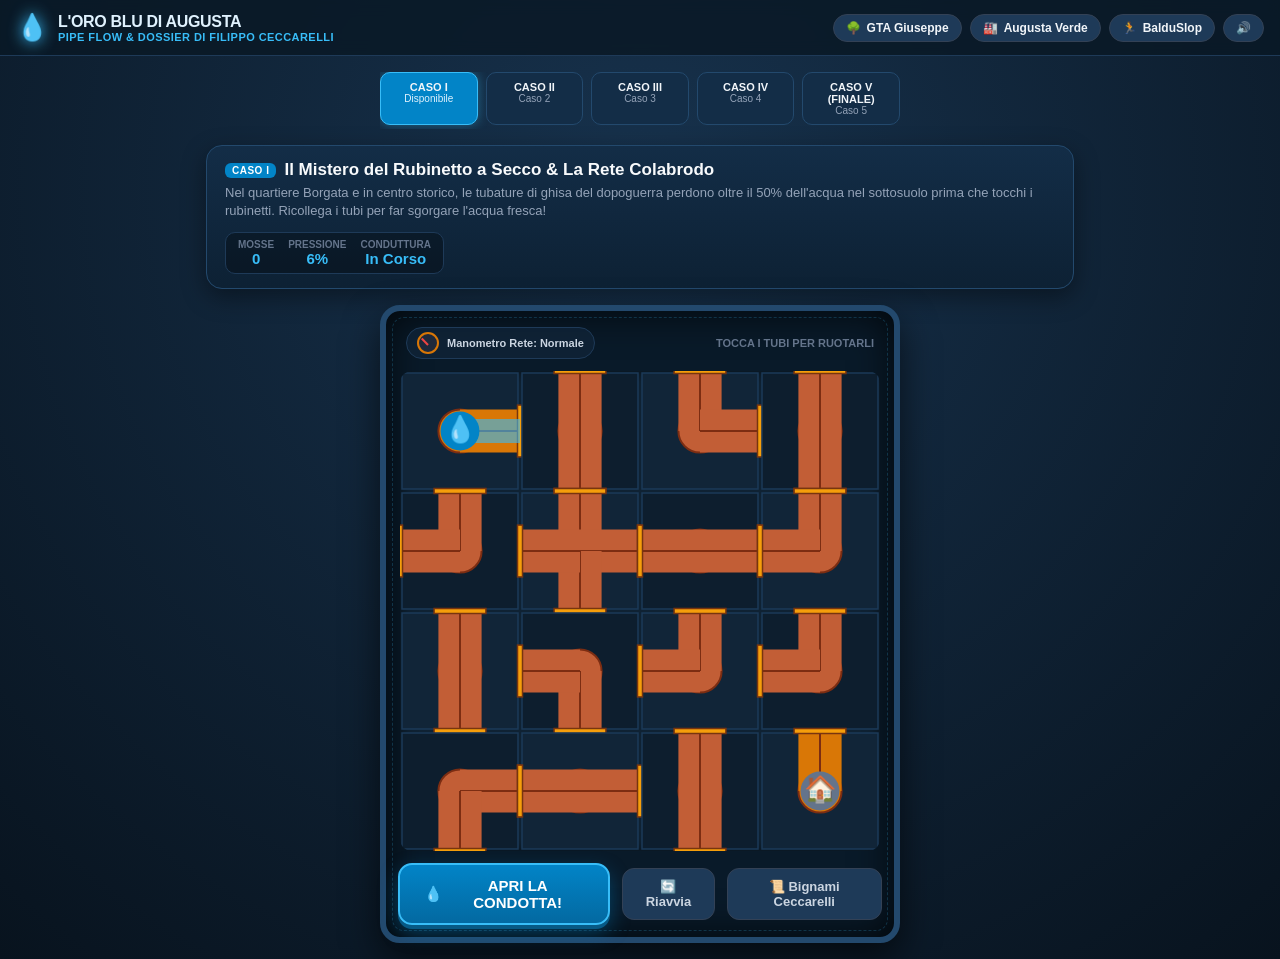
==== acqua/index.html @ d178c7d8 "Add L'Oro Blu di Augusta: Pipe Flow game & Filippo Ceccarelli investigative dossiers" ====
<!DOCTYPE html>
<html lang="it">
<head>
  <meta charset="utf-8">
  <meta name="viewport" content="width=device-width, initial-scale=1, maximum-scale=5, viewport-fit=cover">
  <meta name="theme-color" content="#0369a1">
  <meta name="description" content="L'Oro Blu di Augusta: Le Cronache dell'Acqua Perduta. Puzzle idraulico in stile Pipe Flow con i dossier satirici di Filippo Ceccarelli (Propaganda Live) sulle tubature colabrodo, fognature, acqua rubata e la rinascita civica di Augusta.">
  <title>L'Oro Blu di Augusta — Cronache dell'Acqua Perduta</title>

  <!-- Open Graph / Link Previews -->
  <meta property="og:type" content="website">
  <meta property="og:title" content="L'Oro Blu di Augusta — Cronache dell'Acqua Perduta">
  <meta property="og:description" content="Collega i tubi, salva l'acqua potabile dalle perdite e dalla petrolchimica e scopri i dossier satirici di Filippo Ceccarelli!">
  <meta property="og:image" content="../gta/og-preview.png">
  <meta name="twitter:card" content="summary_large_image">

  <link rel="icon" href="../gta/icon-32.png" sizes="32x32" type="image/png">
  <link rel="apple-touch-icon" href="../gta/icon-180.png">

  <style>
    :root {
      --bg-dark: #0a1926;
      --bg-panel: #112538;
      --border-panel: #1e3a58;
      --water-blue: #38bdf8;
      --water-deep: #0284c7;
      --clay-pipe: #c25e36;
      --clay-brass: #d97706;
      --toxic-sludge: #4a044e;
      --clean-green: #22c55e;
      --text-main: #f0fdf4;
      --text-muted: #94a3b8;
      --gold-moral: #fef08a;
    }

    * {
      box-sizing: border-box;
      margin: 0;
      padding: 0;
      user-select: none;
      -webkit-user-select: none;
    }

    body {
      background: radial-gradient(circle at 50% 20%, #17324d 0%, #08131e 100%);
      color: var(--text-main);
      font-family: -apple-system, BlinkMacSystemFont, "Segoe UI", Roboto, Helvetica, Arial, sans-serif;
      min-height: 100vh;
      display: flex;
      flex-direction: column;
      overflow-x: hidden;
    }

    /* Top Switcher Navigation */
    .top-bar {
      display: flex;
      align-items: center;
      justify-content: space-between;
      padding: 12px 16px;
      background: rgba(10, 25, 38, 0.85);
      backdrop-filter: blur(8px);
      border-bottom: 1px solid var(--border-panel);
      position: sticky;
      top: 0;
      z-index: 50;
    }

    .brand-group {
      display: flex;
      align-items: center;
      gap: 10px;
    }

    .water-drop-icon {
      font-size: 26px;
      filter: drop-shadow(0 0 8px #38bdf8);
      animation: floatDrop 3s ease-in-out infinite;
    }

    @keyframes floatDrop {
      0%, 100% { transform: translateY(0); }
      50% { transform: translateY(-4px); }
    }

    .game-title-text {
      font-size: 16px;
      font-weight: 800;
      letter-spacing: -0.02em;
      color: #e0f2fe;
    }

    .game-subtitle-text {
      font-size: 11px;
      color: var(--water-blue);
      font-weight: 600;
      letter-spacing: 0.04em;
      text-transform: uppercase;
    }

    .nav-links {
      display: flex;
      align-items: center;
      gap: 8px;
    }

    .btn-nav {
      display: inline-flex;
      align-items: center;
      gap: 6px;
      padding: 6px 12px;
      background: #1e3a58;
      color: #f1f5f9;
      text-decoration: none;
      border-radius: 999px;
      font-size: 12px;
      font-weight: 700;
      border: 1px solid #334155;
      transition: all 0.2s;
    }

    .btn-nav:hover {
      background: #0284c7;
      border-color: #38bdf8;
      transform: translateY(-1px);
    }

    /* Main Container */
    .main-container {
      flex: 1;
      max-width: 900px;
      width: 100%;
      margin: 0 auto;
      padding: 16px;
      display: flex;
      flex-direction: column;
      align-items: center;
      gap: 16px;
    }

    /* Case Information Header Card */
    .case-card {
      width: 100%;
      background: linear-gradient(180deg, #132d47 0%, #0d2134 100%);
      border: 1px solid #23496d;
      border-radius: 16px;
      padding: 14px 18px;
      box-shadow: 0 8px 24px rgba(0, 0, 0, 0.4);
      display: flex;
      flex-wrap: wrap;
      justify-content: space-between;
      align-items: center;
      gap: 12px;
    }

    .case-title-area h2 {
      font-size: 17px;
      font-weight: 800;
      color: #f8fafc;
      display: flex;
      align-items: center;
      gap: 8px;
    }

    .case-tag {
      font-size: 10px;
      font-weight: 800;
      background: #0284c7;
      color: #fff;
      padding: 2px 7px;
      border-radius: 6px;
      letter-spacing: 0.05em;
    }

    .case-desc {
      font-size: 13px;
      color: #94a3b8;
      margin-top: 4px;
      line-height: 1.4;
    }

    .case-stats {
      display: flex;
      gap: 14px;
      background: rgba(0,0,0,0.3);
      padding: 6px 12px;
      border-radius: 10px;
      border: 1px solid #1e3a58;
    }

    .stat-item {
      display: flex;
      flex-direction: column;
      align-items: center;
    }

    .stat-label {
      font-size: 10px;
      font-weight: 700;
      color: #64748b;
      text-transform: uppercase;
    }

    .stat-val {
      font-size: 15px;
      font-weight: 800;
      color: #38bdf8;
      font-variant-numeric: tabular-nums;
    }

    /* Hydraulic Board Frame */
    .board-frame {
      position: relative;
      background: #091a29;
      border: 6px solid #23496d;
      border-radius: 20px;
      padding: 12px;
      box-shadow: inset 0 0 40px rgba(0, 0, 0, 0.8), 0 16px 36px rgba(0, 0, 0, 0.6);
      display: flex;
      flex-direction: column;
      align-items: center;
      width: 100%;
      max-width: 520px;
    }

    .board-frame::before {
      content: "";
      position: absolute;
      top: 6px; left: 6px; right: 6px; bottom: 6px;
      border: 1px dashed rgba(56, 189, 248, 0.2);
      border-radius: 12px;
      pointer-events: none;
    }

    /* Manometers / Gauges Bar */
    .gauge-bar {
      width: 100%;
      display: flex;
      justify-content: space-between;
      align-items: center;
      padding: 4px 8px 12px 8px;
    }

    .gauge-widget {
      display: flex;
      align-items: center;
      gap: 8px;
      background: rgba(15, 36, 56, 0.8);
      padding: 4px 10px;
      border-radius: 20px;
      border: 1px solid #1e3a58;
    }

    .gauge-dial {
      width: 22px;
      height: 22px;
      border-radius: 50%;
      border: 2px solid #d97706;
      background: #1e293b;
      position: relative;
    }

    .gauge-needle {
      position: absolute;
      width: 2px;
      height: 9px;
      background: #ef4444;
      top: 2px;
      left: 8px;
      transform-origin: bottom center;
      transform: rotate(-45deg);
      transition: transform 0.4s ease;
    }

    .gauge-text {
      font-size: 11px;
      font-weight: 700;
      color: #cbd5e1;
    }

    /* The Interactive Pipe Grid Canvas */
    canvas#pipe-canvas {
      display: block;
      width: 100%;
      max-width: 480px;
      aspect-ratio: 1 / 1;
      background: #0f2233;
      border-radius: 12px;
      box-shadow: inset 0 0 16px rgba(0,0,0,0.6);
      cursor: pointer;
      touch-action: none;
    }

    /* Bottom Action Controls */
    .actions-bar {
      display: flex;
      align-items: center;
      justify-content: center;
      gap: 12px;
      width: 100%;
      margin-top: 12px;
    }

    .btn-action {
      background: linear-gradient(180deg, #0284c7 0%, #0369a1 100%);
      color: #fff;
      border: 2px solid #38bdf8;
      border-radius: 14px;
      padding: 12px 24px;
      font-size: 15px;
      font-weight: 800;
      cursor: pointer;
      box-shadow: 0 4px 0 #075985, 0 8px 20px rgba(2, 132, 199, 0.4);
      display: flex;
      align-items: center;
      gap: 8px;
      transition: all 0.15s;
    }

    .btn-action:hover {
      transform: translateY(-2px);
      box-shadow: 0 6px 0 #075985, 0 12px 24px rgba(2, 132, 199, 0.5);
      filter: brightness(1.08);
    }

    .btn-action:active {
      transform: translateY(2px);
      box-shadow: 0 2px 0 #075985;
    }

    .btn-secondary {
      background: #1e3a58;
      color: #cbd5e1;
      border: 1px solid #334155;
      padding: 10px 16px;
      border-radius: 12px;
      font-size: 13px;
      font-weight: 700;
      cursor: pointer;
    }

    .btn-secondary:hover {
      background: #254b73;
      color: #fff;
    }

    /* Levels Navigation Pills */
    .level-pills-bar {
      display: flex;
      gap: 8px;
      overflow-x: auto;
      width: 100%;
      max-width: 520px;
      padding-bottom: 4px;
    }

    .level-pill {
      flex: 1;
      min-width: 70px;
      padding: 8px 6px;
      background: #132d47;
      border: 1px solid #23496d;
      border-radius: 10px;
      text-align: center;
      cursor: pointer;
      transition: all 0.2s;
    }

    .level-pill.active {
      background: #0284c7;
      border-color: #38bdf8;
      box-shadow: 0 0 12px rgba(56, 189, 248, 0.4);
    }

    .level-pill-num {
      font-size: 11px;
      font-weight: 800;
      color: #f1f5f9;
    }

    .level-pill-status {
      font-size: 10px;
      color: #94a3b8;
    }

    .level-pill.active .level-pill-status {
      color: #e0f2fe;
    }

    /* FILIPPO CECCARELLI DOSSIER MODAL */
    .modal-backdrop {
      position: fixed;
      inset: 0;
      background: rgba(4, 10, 16, 0.95);
      backdrop-filter: blur(8px);
      z-index: 200;
      display: flex;
      align-items: center;
      justify-content: center;
      padding: 16px;
      opacity: 0;
      pointer-events: none;
      transition: opacity 0.3s ease;
    }

    .modal-backdrop.show {
      opacity: 1;
      pointer-events: auto;
    }

    .dossier-card {
      background: #fbf6ec;
      color: #2b180d;
      width: 100%;
      max-width: 600px;
      max-height: 90vh;
      border-radius: 16px;
      box-shadow: 0 24px 60px rgba(0, 0, 0, 0.8), 0 0 0 3px #c79a5b;
      display: flex;
      flex-direction: column;
      overflow: hidden;
      transform: scale(0.95) translateY(12px);
      transition: transform 0.3s cubic-bezier(0.18, 0.89, 0.32, 1.28);
    }

    .modal-backdrop.show .dossier-card {
      transform: scale(1) translateY(0);
    }

    .dossier-header {
      background: #eedcc0;
      border-bottom: 2px dashed #b98e53;
      padding: 16px 20px;
      display: flex;
      align-items: center;
      justify-content: space-between;
      position: relative;
    }

    .stamp-classified {
      position: absolute;
      top: 12px;
      right: 20px;
      border: 3px solid #b91c1c;
      color: #b91c1c;
      font-family: monospace, monospace;
      font-size: 13px;
      font-weight: 900;
      padding: 4px 10px;
      text-transform: uppercase;
      letter-spacing: 0.15em;
      transform: rotate(6deg);
      border-radius: 6px;
      box-shadow: 0 2px 8px rgba(185, 28, 28, 0.2);
    }

    .dossier-subhead {
      font-size: 11px;
      font-weight: 800;
      letter-spacing: 0.1em;
      color: #78350f;
      text-transform: uppercase;
    }

    .dossier-title {
      font-size: 18px;
      font-weight: 900;
      color: #451a03;
      margin-top: 2px;
      font-family: Georgia, serif;
    }

    .dossier-body {
      padding: 20px;
      overflow-y: auto;
      font-size: 14.5px;
      line-height: 1.65;
      color: #331d0e;
    }

    .ceccarelli-portrait-bar {
      display: flex;
      align-items: center;
      gap: 12px;
      margin-bottom: 16px;
      background: #f4e8d3;
      padding: 10px 14px;
      border-radius: 12px;
      border: 1px solid #dfcbb0;
    }

    .ceccarelli-avatar {
      font-size: 32px;
      line-height: 1;
    }

    .ceccarelli-quote {
      font-style: italic;
      font-size: 13.5px;
      font-weight: 700;
      color: #713f12;
      font-family: Georgia, serif;
    }

    .dossier-text p {
      margin-bottom: 12px;
      text-align: justify;
    }

    .highlight-yellow {
      background: #fef08a;
      padding: 1px 4px;
      border-radius: 3px;
      font-weight: 600;
    }

    /* Civic Moral Card */
    .moral-badge-card {
      margin-top: 16px;
      background: linear-gradient(135deg, #14532d 0%, #052e16 100%);
      color: #dcfce7;
      border: 2px solid #22c55e;
      border-radius: 14px;
      padding: 14px 16px;
      box-shadow: 0 4px 16px rgba(0, 0, 0, 0.25);
    }

    .moral-badge-header {
      display: flex;
      align-items: center;
      gap: 8px;
      font-size: 11px;
      font-weight: 800;
      letter-spacing: 0.08em;
      color: #86efac;
      text-transform: uppercase;
      margin-bottom: 6px;
    }

    .moral-badge-title {
      font-size: 15px;
      font-weight: 900;
      color: #ffffff;
      margin-bottom: 6px;
      font-family: Georgia, serif;
    }

    .moral-badge-text {
      font-size: 13.5px;
      line-height: 1.5;
      color: #bbf7d0;
    }

    .dossier-footer {
      background: #eedcc0;
      border-top: 1px solid #dfcbb0;
      padding: 14px 20px;
      display: flex;
      justify-content: flex-end;
      gap: 10px;
    }

    .btn-next-case {
      background: linear-gradient(180deg, #15803d 0%, #166534 100%);
      color: #fff;
      border: 2px solid #4ade80;
      border-radius: 12px;
      padding: 10px 20px;
      font-size: 14px;
      font-weight: 800;
      cursor: pointer;
      box-shadow: 0 3px 0 #14532d;
      transition: all 0.15s;
    }

    .btn-next-case:hover {
      transform: translateY(-2px);
      filter: brightness(1.1);
    }

    /* Celebratory Banner */
    .flow-celebration {
      display: none;
      position: absolute;
      top: 50%;
      left: 50%;
      transform: translate(-50%, -50%);
      background: rgba(14, 165, 233, 0.95);
      color: #fff;
      padding: 16px 28px;
      border-radius: 20px;
      border: 3px solid #bae6fd;
      font-size: 20px;
      font-weight: 900;
      box-shadow: 0 12px 40px rgba(0, 0, 0, 0.7);
      animation: popUp 0.4s cubic-bezier(0.18, 0.89, 0.32, 1.28);
      z-index: 30;
      text-align: center;
    }

    @keyframes popUp {
      from { transform: translate(-50%, -50%) scale(0.6); opacity: 0; }
      to { transform: translate(-50%, -50%) scale(1); opacity: 1; }
    }

    @media (max-width: 600px) {
      .game-title-text { font-size: 14px; }
      .case-card { padding: 10px 14px; }
      .btn-nav span { display: none; }
      .btn-action { padding: 10px 18px; font-size: 14px; }
    }
  </style>
</head>
<body>

  <!-- Top bar -->
  <header class="top-bar">
    <div class="brand-group">
      <span class="water-drop-icon">💧</span>
      <div>
        <div class="game-title-text">L'ORO BLU DI AUGUSTA</div>
        <div class="game-subtitle-text">Pipe Flow & Dossier di Filippo Ceccarelli</div>
      </div>
    </div>
    <nav class="nav-links">
      <a href="../gta/" class="btn-nav" title="Torna a GTA Giuseppe Taglia Alberi">
        <span>🌳</span> <span>GTA Giuseppe</span>
      </a>
      <a href="../augusta/" class="btn-nav" title="Passa ad Augusta Slop Adventures">
        <span>🏭</span> <span>Augusta Verde</span>
      </a>
      <a href="../index.html" class="btn-nav" title="Torna all'Hub Principale">
        <span>🏃</span> <span>BalduSlop</span>
      </a>
      <button id="sound-btn" class="btn-nav" title="Audio on/off">
        <span id="sound-icon">🔊</span>
      </button>
    </nav>
  </header>

  <!-- Main Game Area -->
  <main class="main-container">

    <!-- Level Selector Bar -->
    <div class="level-pills-bar" id="level-pills">
      <!-- Injected dynamically -->
    </div>

    <!-- Case Information Header -->
    <section class="case-card" id="case-card">
      <div class="case-title-area">
        <h2>
          <span class="case-tag" id="case-num-tag">CASO I</span>
          <span id="case-name">Il Mistero del Rubinetto a Secco</span>
        </h2>
        <p class="case-desc" id="case-desc">Le tubature in ghisa del 1950 perdono il 54% dell'acqua nel sottosuolo. Collega il serbatoio alle case della Borgata!</p>
      </div>
      <div class="case-stats">
        <div class="stat-item">
          <span class="stat-label">Mosse</span>
          <span class="stat-val" id="move-count">0</span>
        </div>
        <div class="stat-item">
          <span class="stat-label">Pressione</span>
          <span class="stat-val" id="pressure-val">0%</span>
        </div>
        <div class="stat-item">
          <span class="stat-label">Conduttura</span>
          <span class="stat-val" id="status-val">Interrotta</span>
        </div>
      </div>
    </section>

    <!-- Hydraulic Board Frame -->
    <section class="board-frame">
      <div class="gauge-bar">
        <div class="gauge-widget">
          <div class="gauge-dial"><div class="gauge-needle" id="gauge-needle"></div></div>
          <span class="gauge-text" id="gauge-label">Manometro Rete: Normale</span>
        </div>
        <span style="font-size: 11px; color: #64748b; font-weight: 700;">TOCCA I TUBI PER RUOTARLI</span>
      </div>

      <!-- Canvas for pipe flow rendering -->
      <canvas id="pipe-canvas" width="480" height="480"></canvas>

      <div class="flow-celebration" id="flow-celebration">
        <div>🌊 CONDOTTA COLLEGATA!</div>
        <div style="font-size: 13px; font-weight: 600; margin-top: 4px; opacity: 0.9;">L'acqua zampilla nei rubinetti di Augusta!</div>
      </div>

      <!-- Action buttons -->
      <div class="actions-bar">
        <button class="btn-action" id="test-flow-btn">
          <span>💧</span> APRI LA CONDOTTA!
        </button>
        <button class="btn-secondary" id="reset-btn" title="Ricomincia il caso">
          🔄 Riavvia
        </button>
        <button class="btn-secondary" id="dossier-preview-btn" title="Leggi il dossier">
          📜 Bignami Ceccarelli
        </button>
      </div>
    </section>

  </main>

  <!-- FILIPPO CECCARELLI DOSSIER MODAL -->
  <div class="modal-backdrop" id="dossier-modal">
    <div class="dossier-card">
      <header class="dossier-header">
        <div>
          <span class="dossier-subhead" id="modal-dossier-num">FASCICOLO ISTRUTTORIO 78/A</span>
          <h3 class="dossier-title" id="modal-dossier-title">L'Acquedotto Colabrodo e la Delibera Sommersa</h3>
        </div>
        <div class="stamp-classified">ARCHIVIO CECCARELLI</div>
      </header>

      <div class="dossier-body">
        <div class="ceccarelli-portrait-bar">
          <div class="ceccarelli-avatar">📂</div>
          <div class="ceccarelli-quote" id="modal-dossier-quote">
            "Badate bene, signori di Propaganda Live: la crisi idrica ad Augusta non è un caso della natura, è una commedia all'italiana in cinque atti parlamentari!"
          </div>
        </div>

        <div class="dossier-text" id="modal-dossier-text">
          <!-- Text inserted dynamically -->
        </div>

        <!-- Moral Card -->
        <div class="moral-badge-card">
          <div class="moral-badge-header">
            <span>🌿</span> LA MORALE CIVICA DI AUGUSTA
          </div>
          <div class="moral-badge-title" id="modal-moral-title">
            Riparare i Tubi è la Vera Grande Opera
          </div>
          <div class="moral-badge-text" id="modal-moral-text">
            Perdere metà dell'acqua potabile nel sottosuolo è un furto silenzioso ai danni delle famiglie. Prima delle cattedrali nel deserto, una comunità civile ripara le condutture che portano la vita nelle case.
          </div>
        </div>
      </div>

      <footer class="dossier-footer">
        <button class="btn-secondary" id="modal-close-btn">Chiudi Dossier</button>
        <button class="btn-next-case" id="modal-next-btn">Prossimo Caso ➡️</button>
      </footer>
    </div>
  </div>

  <script>
    // --- AUDIO SYSTEM (WEB AUDIO API SYNTHESIZER) ---
    class SoundEngine {
      constructor() {
        this.ctx = null;
        this.enabled = true;
      }
      init() {
        if (!this.ctx) {
          const AudioContext = window.AudioContext || window.webkitAudioContext;
          if (AudioContext) this.ctx = new AudioContext();
        }
        if (this.ctx && this.ctx.state === 'suspended') {
          this.ctx.resume();
        }
      }
      playRotate() {
        if (!this.enabled) return;
        this.init();
        if (!this.ctx) return;
        const now = this.ctx.currentTime;
        const osc = this.ctx.createOscillator();
        const gain = this.ctx.createGain();
        osc.type = "sine";
        osc.frequency.setValueAtTime(320, now);
        osc.frequency.exponentialRampToValueAtTime(180, now + 0.08);
        gain.gain.setValueAtTime(0.18, now);
        gain.gain.exponentialRampToValueAtTime(0.001, now + 0.09);
        osc.connect(gain);
        gain.connect(this.ctx.destination);
        osc.start(now);
        osc.stop(now + 0.09);
      }
      playWaterRush() {
        if (!this.enabled) return;
        this.init();
        if (!this.ctx) return;
        const now = this.ctx.currentTime;
        // Harmonic bubbly chimes
        [440, 554.37, 659.25, 880].forEach((freq, i) => {
          const osc = this.ctx.createOscillator();
          const gain = this.ctx.createGain();
          osc.type = "triangle";
          osc.frequency.setValueAtTime(freq, now + i * 0.08);
          gain.gain.setValueAtTime(0.001, now + i * 0.08);
          gain.gain.linearRampToValueAtTime(0.2, now + i * 0.08 + 0.04);
          gain.gain.exponentialRampToValueAtTime(0.001, now + i * 0.08 + 0.4);
          osc.connect(gain);
          gain.connect(this.ctx.destination);
          osc.start(now + i * 0.08);
          osc.stop(now + i * 0.08 + 0.45);
        });
      }
      playVictory() {
        if (!this.enabled) return;
        this.init();
        if (!this.ctx) return;
        const now = this.ctx.currentTime;
        const fanfare = [523.25, 659.25, 783.99, 1046.50];
        fanfare.forEach((f, i) => {
          const osc = this.ctx.createOscillator();
          const gain = this.ctx.createGain();
          osc.type = "sine";
          osc.frequency.setValueAtTime(f, now + i * 0.12);
          gain.gain.setValueAtTime(0.25, now + i * 0.12);
          gain.gain.exponentialRampToValueAtTime(0.001, now + i * 0.12 + 0.55);
          osc.connect(gain);
          gain.connect(this.ctx.destination);
          osc.start(now + i * 0.12);
          osc.stop(now + i * 0.12 + 0.6);
        });
      }
    }
    const audio = new SoundEngine();

    // Toggle sound
    document.getElementById('sound-btn').addEventListener('click', () => {
      audio.enabled = !audio.enabled;
      document.getElementById('sound-icon').innerText = audio.enabled ? '🔊' : '🔇';
    });

    // --- GAME DATA: 5 CASI INVESTIGATIVI DI FILIPPO CECCARELLI ---
    const CASES = [
      {
        id: 0,
        tag: "CASO I",
        dossierNum: "FASCICOLO 78/A • ARCHIVIO PROPAGANDA LIVE",
        name: "Il Mistero del Rubinetto a Secco & La Rete Colabrodo",
        desc: "Nel quartiere Borgata e in centro storico, le tubature di ghisa del dopoguerra perdono oltre il 50% dell'acqua nel sottosuolo prima che tocchi i rubinetti. Ricollega i tubi per far sgorgare l'acqua fresca!",
        quote: "«Badate bene, signori miei: ad Augusta la dispersione idrica non è un guasto tecnico, è un genere letterario tragicomico!»",
        dossierText: `
          <p>Dalla mia fidata cartella in pelle marrone spunta una delibera consiliare straordinaria del <span class="highlight-yellow">novembre 1978</span>: approvata all'unanimità con formula di "somma urgenza per salvare l'acquedotto cittadino dal collasso imminente".</p>
          <p>Ebbene, signori di Propaganda Live, sapete dove finirono quei fondi stanziati dalla Cassa per il Mezzogiorno? Negli atti risulta l'acquisto di ventiquattro chilometri di carta carbone e tre scrivanie in noce biondo per la "Commissione Straordinaria sulle Falle Invisibili". Nel frattempo, il <strong>54% dell'acqua potabile</strong> continua imperterrito a perdersi nelle cavità carsiche del sottosuolo di Augusta!</p>
          <p>I residenti si sono dovuti laureare con lode in idraulica applicata: chi compra l'autoclave a tre pistoni, chi accumula recipienti nei balconi, e chi riceve bollette astronomiche pagando a peso d'oro l'aria compressa che sibila nei contatori quando l'acqua non c'è!</p>
        `,
        moralTitle: "Riparare i Tubi è la Vera Grande Opera",
        moralText: "L'incuria delle condotte è una tassa occulta che colpisce le famiglie e prosciuga le casse comunali. Prima di promettere opere faraoniche, il primo dovere civico della politica è riparare le falle che abbiamo sotto i piedi e garantire l'acqua corrente in ogni casa.",
        gridSize: [4, 4],
        source: { r: 0, c: 0, dir: 1, label: "Serbatoio" }, // outputs right
        target: { r: 3, c: 3, dir: 0, label: "Case Borgata" }, // receives from top
        // Grid tiles: each has ports [top, right, bottom, left]
        // Solution path: (0,0)->(0,1)->(0,2)->(1,2)->(2,2)->(2,3)->(3,3)
        tiles: [
          [
            { type: "source", ports: [0, 1, 0, 0], rot: 0, fixed: true },
            { type: "straight", ports: [0, 1, 0, 1], rot: 1 }, // starts rotated
            { type: "elbow", ports: [0, 0, 1, 1], rot: 2 },
            { type: "straight", ports: [1, 0, 1, 0], rot: 0 }
          ],
          [
            { type: "elbow", ports: [1, 1, 0, 0], rot: 3 },
            { type: "cross", ports: [1, 1, 1, 1], rot: 0 },
            { type: "straight", ports: [1, 0, 1, 0], rot: 1 },
            { type: "elbow", ports: [0, 1, 1, 0], rot: 2 }
          ],
          [
            { type: "straight", ports: [0, 1, 0, 1], rot: 1 },
            { type: "elbow", ports: [0, 0, 1, 1], rot: 0 },
            { type: "elbow", ports: [1, 1, 0, 0], rot: 3 },
            { type: "elbow", ports: [0, 0, 1, 1], rot: 1 }
          ],
          [
            { type: "elbow", ports: [1, 0, 0, 1], rot: 2 },
            { type: "straight", ports: [0, 1, 0, 1], rot: 0 },
            { type: "straight", ports: [0, 1, 0, 1], rot: 1 },
            { type: "target", ports: [1, 0, 0, 0], rot: 0, fixed: true }
          ]
        ]
      },
      {
        id: 1,
        tag: "CASO II",
        dossierNum: "FASCICOLO 12/B • ARCHIVIO PROPAGANDA LIVE",
        name: "Il Paradosso del Mare Negato & La Fognatura nel Golfo",
        desc: "Nel golfo Xifonio e lungo la marina, scarichi fognari abusivi minacciano le acque cristalline. Dirotta le condotte nere verso il Depuratore Biologico prima che finiscano in mare!",
        quote: "«Guardate questa foto d'epoca: l'inaugurazione del depuratore con la banda municipale e la benedizione solenne... peccato mancassero le pompe!»",
        dossierText: `
          <p>Amici della corte, sfogliamo il capitolo memorabile intitolato <span class="highlight-yellow">"Le Acque Reflue della Repubblica"</span>. Anno 1987: su una banchina della rada viene eretto in pompa magna il cartello "Qui sorge il Depuratore Consortile". C'erano tutti: onorevoli, assessori, rinfresco a base di cannoli e banda musicale che suonava l'Aida.</p>
          <p>Spente le fanfare, cosa accadde? Il collettore fognario principale rimase un tronco monco a cento metri dal mare, e le pompe rimasero per trent'anni staccate dalla rete elettrica! Nel frattempo, gli scarichi di mezza città continuavano a riversarsi nella Cala del Carmine e sotto il Castello Svevo.</p>
          <p>Si è sfiorato il paradosso metafisico: una città-isola circondata da un mare meraviglioso dove per decenni è stato vietato tuffarsi persino con le scarpe da scoglio! E il custode dell'impianto, persona arguta, nelle vasche di decantazione abbandonate ci coltivava i pomodori ciliegino.</p>
        `,
        moralTitle: "Un Mare Libero dai Liquami è Civiltà",
        moralText: "Il mare di Augusta è la sua identità millenaria, la culla dei suoi pescatori e il futuro del suo turismo. Trattare il golfo come una fogna a cielo aperto è un sacrilegio ecologico. Completare ed estendere la depurazione biologica totale è il primo debito d'onore verso le nuove generazioni.",
        gridSize: [4, 4],
        source: { r: 1, c: 0, dir: 1, label: "Scarico Fognario" },
        target: { r: 2, c: 3, dir: 3, label: "Depuratore" },
        tiles: [
          [
            { type: "elbow", ports: [0, 1, 1, 0], rot: 1 },
            { type: "straight", ports: [0, 1, 0, 1], rot: 1 },
            { type: "elbow", ports: [0, 0, 1, 1], rot: 2 },
            { type: "straight", ports: [1, 0, 1, 0], rot: 0 }
          ],
          [
            { type: "source", ports: [0, 1, 0, 0], rot: 0, fixed: true },
            { type: "tee", ports: [1, 1, 0, 1], rot: 2 },
            { type: "straight", ports: [1, 0, 1, 0], rot: 1 },
            { type: "elbow", ports: [0, 0, 1, 1], rot: 3 }
          ],
          [
            { type: "straight", ports: [1, 0, 1, 0], rot: 0 },
            { type: "elbow", ports: [1, 1, 0, 0], rot: 1 },
            { type: "straight", ports: [0, 1, 0, 1], rot: 1 },
            { type: "target", ports: [0, 0, 0, 1], rot: 0, fixed: true }
          ],
          [
            { type: "elbow", ports: [1, 0, 0, 1], rot: 0 },
            { type: "straight", ports: [0, 1, 0, 1], rot: 1 },
            { type: "elbow", ports: [1, 1, 0, 0], rot: 2 },
            { type: "straight", ports: [1, 0, 1, 0], rot: 0 }
          ]
        ]
      },
      {
        id: 2,
        tag: "CASO III",
        dossierNum: "FASCICOLO 91/C • ARCHIVIO PROPAGANDA LIVE",
        name: "Il Grande Ratto della Falda Industriale",
        desc: "I colossi petrolchimici assorbono ogni giorno milioni di litri di acqua dolce dalla falda dei Monti Climiti per raffreddare gli impianti, mentre a Brucoli e Monte Tauro le case sono a secco. Riconquista l'acqua pubblica!",
        quote: "«L'industria promise di dissetare la Sicilia; nei fatti si è scolata tutto il pozzo e ci ha lasciato il conto della cannuccia!»",
        dossierText: `
          <p>Prendete nota di questo documento: <span class="highlight-yellow">Commissione Parlamentare d'Inchiesta, anno 1963</span>. Quando i colossi delle Partecipazioni Statali e del petrolio posarono le prime ciminiere nella rada megarese, assicurarono in coro: "L'industria porterà ricchezza, lavoro e l'acqua scorrerà a fiumi nelle case di tutti i siciliani".</p>
          <p>Sapete com'è andata a finire? Che per oltre cinquant'anni le raffinerie hanno scavato pozzi profondissimi fino a intercettare le falde pure dei Monti Climiti, aspirando <strong>milioni di metri cubi di acqua potabile ogni anno</strong> per raffreddare torri di cracking, forni e scambiatori di calore industriali!</p>
          <p>E nel frattempo, a due chilometri di distanza, nelle case di Monte Tauro e del borgo marinaro di Brucoli, le famiglie aspettano l'autobotte della Protezione Civile per riempire i bidoni di plastica. L'acqua purissima va nei tubi di ferro dell'acciaio e del greggio, e l'arsura va nei rubinetti dei cittadini!</p>
        `,
        moralTitle: "L'Acqua alle Persone Prima che al Profitto",
        moralText: "L'acqua potabile è un diritto umano inalienabile e universale. L'approvvigionamento civile deve sempre avere la precedenza assoluta sui cicli industriali. Le industrie devono investire in desalinizzazione marina a circuito chiuso e smetterla di depredare le riserve idriche della popolazione.",
        gridSize: [5, 5],
        source: { r: 0, c: 2, dir: 2, label: "Falda Climiti" },
        target: { r: 4, c: 2, dir: 0, label: "Cisterna Civica" },
        tiles: [
          [
            { type: "elbow", ports: [0, 1, 1, 0], rot: 1 },
            { type: "straight", ports: [0, 1, 0, 1], rot: 0 },
            { type: "source", ports: [0, 0, 1, 0], rot: 0, fixed: true },
            { type: "straight", ports: [0, 1, 0, 1], rot: 1 },
            { type: "elbow", ports: [0, 0, 1, 1], rot: 2 }
          ],
          [
            { type: "straight", ports: [1, 0, 1, 0], rot: 1 },
            { type: "elbow", ports: [0, 1, 1, 0], rot: 3 },
            { type: "tee", ports: [1, 1, 1, 0], rot: 2 },
            { type: "elbow", ports: [0, 0, 1, 1], rot: 0 },
            { type: "straight", ports: [1, 0, 1, 0], rot: 0 }
          ],
          [
            { type: "elbow", ports: [1, 1, 0, 0], rot: 2 },
            { type: "straight", ports: [1, 0, 1, 0], rot: 0 },
            { type: "cross", ports: [1, 1, 1, 1], rot: 1 },
            { type: "straight", ports: [1, 0, 1, 0], rot: 1 },
            { type: "elbow", ports: [1, 0, 0, 1], rot: 3 }
          ],
          [
            { type: "straight", ports: [0, 1, 0, 1], rot: 1 },
            { type: "elbow", ports: [1, 1, 0, 0], rot: 0 },
            { type: "straight", ports: [1, 0, 1, 0], rot: 1 },
            { type: "elbow", ports: [1, 0, 0, 1], rot: 2 },
            { type: "straight", ports: [0, 1, 0, 1], rot: 0 }
          ],
          [
            { type: "elbow", ports: [1, 1, 0, 0], rot: 1 },
            { type: "straight", ports: [0, 1, 0, 1], rot: 0 },
            { type: "target", ports: [1, 0, 0, 0], rot: 0, fixed: true },
            { type: "straight", ports: [0, 1, 0, 1], rot: 1 },
            { type: "elbow", ports: [1, 0, 0, 1], rot: 0 }
          ]
        ]
      },
      {
        id: 3,
        tag: "CASO IV",
        dossierNum: "FASCICOLO 45/D • ARCHIVIO PROPAGANDA LIVE",
        name: "Quando l'Acqua diventa Greggio (Le Campagne Avvelenate)",
        desc: "Tra Augusta, Melilli e Priolo, le infiltrazioni di idrocarburi nel sottosuolo contaminano i pozzi agricoli. Posiziona il filtro di decontaminazione e porta acqua pura agli agrumeti!",
        quote: "«Verbale peritale del 1993: 'Il fluido estratto dal pozzo manifesta spiccata viscosità bruna e prende fuoco con un cerino... trattasi di acqua arricchita!'»",
        dossierText: `
          <p>Questo, signori della giuria televisiva, è il capolavoro assoluto dell'involontaria satira burocratica italiana: <span class="highlight-yellow">Perizia Tecnica del Tribunale di Siracusa, anno 1993</span>.</p>
          <p>Un contadino di contrada Ogliastro chiama disperato l'Ufficio d'Igiene perché dal pozzo artesiano con cui irriga i limoni non esce acqua, ma un liquido denso e nerastro che odora di benzina super e scioglie le guarnizioni della pompa. Arriva il perito, raccoglie il campione, accende un cerino e la bottiglia fa una fiammata azzurra alta un metro e mezzo!</p>
          <p>Il burocrate, con la proverbiale prudenza notarile, scrive a macchina: <em>"Il fluido manifesta proprietà infiammabili non canoniche, presumibilmente riconducibili a un arricchimento chimico spontaneo della falda"</em>. Avete capito? Non erano i serbatoi sfondati della raffineria che perdevano greggio nella roccia calcarea... era "acqua arricchita"!</p>
        `,
        moralTitle: "La Terra e le Falde non Dimenticano",
        moralText: "Avvelenare il sottosuolo con idrocarburi e metalli pesanti è un crimine contro la vita che perdura per secoli. Chi inquina deve essere costretto a bonificare fino all'ultima particella, e le campagne di Augusta devono tornare a essere irrigate con acqua sorgiva pulita e incontaminata.",
        gridSize: [5, 5],
        source: { r: 0, c: 0, dir: 1, label: "Falda Rurale" },
        target: { r: 4, c: 4, dir: 0, label: "Agrumeti Bio" },
        tiles: [
          [
            { type: "source", ports: [0, 1, 0, 0], rot: 0, fixed: true },
            { type: "straight", ports: [0, 1, 0, 1], rot: 1 },
            { type: "elbow", ports: [0, 0, 1, 1], rot: 2 },
            { type: "straight", ports: [1, 0, 1, 0], rot: 0 },
            { type: "elbow", ports: [0, 0, 1, 1], rot: 1 }
          ],
          [
            { type: "straight", ports: [1, 0, 1, 0], rot: 1 },
            { type: "elbow", ports: [0, 1, 1, 0], rot: 3 },
            { type: "straight", ports: [1, 0, 1, 0], rot: 0 },
            { type: "elbow", ports: [1, 0, 0, 1], rot: 2 },
            { type: "straight", ports: [1, 0, 1, 0], rot: 1 }
          ],
          [
            { type: "elbow", ports: [1, 1, 0, 0], rot: 2 },
            { type: "straight", ports: [0, 1, 0, 1], rot: 1 },
            { type: "cross", ports: [1, 1, 1, 1], rot: 0 }, // Filter node
            { type: "straight", ports: [0, 1, 0, 1], rot: 1 },
            { type: "elbow", ports: [0, 0, 1, 1], rot: 3 }
          ],
          [
            { type: "straight", ports: [1, 0, 1, 0], rot: 0 },
            { type: "elbow", ports: [1, 1, 0, 0], rot: 1 },
            { type: "straight", ports: [1, 0, 1, 0], rot: 1 },
            { type: "elbow", ports: [0, 1, 1, 0], rot: 0 },
            { type: "straight", ports: [1, 0, 1, 0], rot: 0 }
          ],
          [
            { type: "elbow", ports: [1, 1, 0, 0], rot: 3 },
            { type: "straight", ports: [0, 1, 0, 1], rot: 0 },
            { type: "elbow", ports: [1, 1, 0, 0], rot: 1 },
            { type: "straight", ports: [0, 1, 0, 1], rot: 1 },
            { type: "target", ports: [1, 0, 0, 0], rot: 0, fixed: true }
          ]
        ]
      },
      {
        id: 4,
        tag: "CASO V (FINALE)",
        dossierNum: "FASCICOLO D'ORO • IL TRIONFO DELLA RINASCITA",
        name: "L'Acquedotto della Rinascita Ecologica",
        desc: "Il gran finale: ricollega l'intera rete cittadina a circuito chiuso! Alimenta la Villa Comunale, le Scuole e l'Ospedale Muscatello con acqua pura, limpida e a pressione perfetta!",
        quote: "«E allora guardatela questa mappa, amici miei: perché quando la cittadinanza si sveglia, anche il rubinetto più arrugginito canta la libertà!»",
        dossierText: `
          <p>E allora, carissimi amici di Propaganda Live, permettetemi di sfogliare questo ultimo fascicolo con la mano che trema e il cuore ricolmo di sana speranza civica!</p>
          <p>Dopo sessant'anni di promesse elettorali da bar, delibere dimenticate nelle cantine, veleni taciuti e comitati di madri coraggio che hanno contato ogni singola goccia, guardate cosa abbiamo costruito: <span class="highlight-yellow">la Rete dell'Acqua Rinata</span>!</p>
          <p>I monumentali Ficus secolari della Villa Comunale tornano a bere linfa fresca e donano ombra alla piazza; all'Ospedale Muscatello i reparti hanno pressione idrica costante e sicura; e nelle scuole i bambini riempiono le borracce di metallo con acqua pura e trasparente come il cielo di Sicilia sopra la Porta Spagnola!</p>
          <p>La politica, quando vuole, non è l'arte di promettere la luna... è il dovere sacro di far funzionare le cose semplici e vitali: un tubo dritto, una guarnizione che tiene, e l'onestà di considerare l'acqua come l'anima immortale di una comunità!</p>
        `,
        moralTitle: "L'Acqua è Libertà, Dignità e Futuro",
        moralText: "L'acqua è il primo bene comune del pianeta. Difenderla dalle rapine industriali, gestirla con trasparenza pubblica e garantirla a ogni essere vivente è la più nobile delle battaglie civiche. Augusta rinasce dall'acqua pulita e dalla coscienza dei suoi cittadini!",
        gridSize: [5, 5],
        source: { r: 0, c: 0, dir: 1, label: "Fonte Purificata" },
        target: { r: 4, c: 4, dir: 3, label: "Augusta Rinata" },
        tiles: [
          [
            { type: "source", ports: [0, 1, 0, 0], rot: 0, fixed: true },
            { type: "straight", ports: [0, 1, 0, 1], rot: 1 },
            { type: "elbow", ports: [0, 0, 1, 1], rot: 2 },
            { type: "straight", ports: [0, 1, 0, 1], rot: 0 },
            { type: "elbow", ports: [0, 0, 1, 1], rot: 1 }
          ],
          [
            { type: "straight", ports: [1, 0, 1, 0], rot: 1 },
            { type: "elbow", ports: [0, 1, 1, 0], rot: 3 },
            { type: "tee", ports: [1, 1, 1, 0], rot: 1 },
            { type: "straight", ports: [0, 1, 0, 1], rot: 1 },
            { type: "elbow", ports: [0, 0, 1, 1], rot: 0 }
          ],
          [
            { type: "elbow", ports: [1, 1, 0, 0], rot: 2 },
            { type: "straight", ports: [0, 1, 0, 1], rot: 0 },
            { type: "cross", ports: [1, 1, 1, 1], rot: 0 },
            { type: "elbow", ports: [1, 0, 0, 1], rot: 2 },
            { type: "straight", ports: [1, 0, 1, 0], rot: 1 }
          ],
          [
            { type: "straight", ports: [1, 0, 1, 0], rot: 0 },
            { type: "elbow", ports: [0, 1, 1, 0], rot: 1 },
            { type: "straight", ports: [1, 0, 1, 0], rot: 1 },
            { type: "elbow", ports: [1, 1, 0, 0], rot: 3 },
            { type: "elbow", ports: [0, 0, 1, 1], rot: 2 }
          ],
          [
            { type: "elbow", ports: [1, 1, 0, 0], rot: 1 },
            { type: "straight", ports: [0, 1, 0, 1], rot: 1 },
            { type: "elbow", ports: [1, 1, 0, 0], rot: 0 },
            { type: "straight", ports: [0, 1, 0, 1], rot: 1 },
            { type: "target", ports: [0, 0, 0, 1], rot: 0, fixed: true }
          ]
        ]
      }
    ];

    // --- GAME ENGINE STATE ---
    let currentCaseIdx = 0;
    let gridState = [];
    let moveCount = 0;
    let isFlowing = false;
    let isSolved = false;
    let flowProgress = 0; // 0 to 1
    let animFrame = null;

    const canvas = document.getElementById('pipe-canvas');
    const ctx = canvas.getContext('2d');

    // Initialize level pills
    function initPills() {
      const bar = document.getElementById('level-pills');
      bar.innerHTML = "";
      CASES.forEach((c, idx) => {
        const pill = document.createElement('div');
        pill.className = `level-pill ${idx === currentCaseIdx ? 'active' : ''}`;
        pill.innerHTML = `
          <div class="level-pill-num">${c.tag}</div>
          <div class="level-pill-status">${idx === 0 ? 'Disponibile' : 'Caso ' + (idx + 1)}</div>
        `;
        pill.addEventListener('click', () => {
          if (!isFlowing) loadCase(idx);
        });
        bar.appendChild(pill);
      });
    }

    // Load case
    function loadCase(idx) {
      currentCaseIdx = idx;
      const c = CASES[idx];
      moveCount = 0;
      isFlowing = false;
      isSolved = false;
      flowProgress = 0;
      document.getElementById('flow-celebration').style.display = 'none';

      // Update UI Header
      document.getElementById('case-num-tag').innerText = c.tag;
      document.getElementById('case-name').innerText = c.name;
      document.getElementById('case-desc').innerText = c.desc;
      document.getElementById('move-count').innerText = moveCount;
      document.getElementById('pressure-val').innerText = '0%';
      document.getElementById('status-val').innerText = 'Interrotta';
      document.getElementById('gauge-needle').style.transform = 'rotate(-50deg)';

      // Update pills
      document.querySelectorAll('.level-pill').forEach((p, i) => {
        p.classList.toggle('active', i === idx);
      });

      // Deep clone grid tiles
      const [rows, cols] = c.gridSize;
      gridState = [];
      for (let r = 0; r < rows; r++) {
        const row = [];
        for (let col = 0; col < cols; col++) {
          const t = c.tiles[r][col];
          // Scramble non-fixed tiles initially so puzzle is not pre-solved
          const initialRot = t.fixed ? 0 : (t.rot !== undefined ? t.rot : Math.floor(Math.random() * 4));
          row.push({
            type: t.type,
            fixed: !!t.fixed,
            basePorts: [...t.ports],
            rot: initialRot,
            connected: false
          });
        }
        gridState.push(row);
      }

      checkConnectivity();
      render();
    }

    // Get current rotated ports of a tile
    function getPorts(tile) {
      // Rotation shifts ports clockwise: [top, right, bottom, left]
      // rot=1: [left, top, right, bottom]
      const p = tile.basePorts;
      const r = tile.rot % 4;
      if (r === 0) return [p[0], p[1], p[2], p[3]];
      if (r === 1) return [p[3], p[0], p[1], p[2]];
      if (r === 2) return [p[2], p[3], p[0], p[1]];
      return [p[1], p[2], p[3], p[0]];
    }

    // Check connectivity from Source using BFS
    function checkConnectivity() {
      const c = CASES[currentCaseIdx];
      const [rows, cols] = c.gridSize;

      // Reset connected state
      for (let r = 0; r < rows; r++) {
        for (let col = 0; col < cols; col++) {
          gridState[r][col].connected = false;
        }
      }

      const q = [[c.source.r, c.source.c]];
      gridState[c.source.r][c.source.c].connected = true;

      const dirs = [
        [-1, 0], // 0: Top
        [0, 1],  // 1: Right
        [1, 0],  // 2: Bottom
        [0, -1]  // 3: Left
      ];

      while (q.length > 0) {
        const [r, col] = q.shift();
        const p1 = getPorts(gridState[r][col]);

        for (let d = 0; d < 4; d++) {
          if (!p1[d]) continue;
          const nr = r + dirs[d][0];
          const nc = col + dirs[d][1];
          if (nr >= 0 && nr < rows && nc >= 0 && nc < cols) {
            const nextTile = gridState[nr][nc];
            if (!nextTile.connected) {
              const p2 = getPorts(nextTile);
              const opp = (d + 2) % 4;
              if (p2[opp]) {
                nextTile.connected = true;
                q.push([nr, nc]);
              }
            }
          }
        }
      }

      // Check if target is reached
      const targetTile = gridState[c.target.r][c.target.c];
      isSolved = targetTile.connected;

      if (isSolved) {
        document.getElementById('pressure-val').innerText = '100%';
        document.getElementById('status-val').innerText = 'CONNESSA!';
        document.getElementById('gauge-needle').style.transform = 'rotate(45deg)';
      } else {
        const connCount = gridState.flat().filter(t => t.connected).length;
        const total = rows * cols;
        const pct = Math.round((connCount / total) * 90);
        document.getElementById('pressure-val').innerText = pct + '%';
        document.getElementById('status-val').innerText = 'In Corso';
        document.getElementById('gauge-needle').style.transform = `rotate(${-50 + pct}deg)`;
      }
    }

    // Render Grid onto Canvas
    function render() {
      const c = CASES[currentCaseIdx];
      const [rows, cols] = c.gridSize;
      const w = canvas.width;
      const h = canvas.height;
      const cellW = w / cols;
      const cellH = h / rows;

      ctx.clearRect(0, 0, w, h);

      // Draw background grid cells
      for (let r = 0; r < rows; r++) {
        for (let col = 0; col < cols; col++) {
          const x = col * cellW;
          const y = r * cellH;

          // Tile socket base
          ctx.fillStyle = (r + col) % 2 === 0 ? "#112538" : "#0d1e2e";
          ctx.fillRect(x + 2, y + 2, cellW - 4, cellH - 4);

          // Tile border
          ctx.strokeStyle = "#1b3a58";
          ctx.lineWidth = 1.5;
          ctx.strokeRect(x + 2, y + 2, cellW - 4, cellH - 4);

          // Draw the clay pipe
          drawPipeTile(ctx, gridState[r][col], x, y, cellW, cellH, r, col);
        }
      }
    }

    // Draw individual pipe tile with clay styling
    function drawPipeTile(ctx, tile, x, y, w, h, r, col) {
      const cx = x + w / 2;
      const cy = y + h / 2;
      const ports = getPorts(tile);
      const isWater = tile.connected;
      const pipeRadius = Math.min(w, h) * 0.18;

      ctx.save();

      // Draw pipe hub center
      ctx.beginPath();
      ctx.arc(cx, cy, pipeRadius, 0, Math.PI * 2);
      ctx.fillStyle = tile.fixed ? "#d97706" : "#c25e36";
      ctx.fill();
      ctx.lineWidth = 2;
      ctx.strokeStyle = "#7c2d12";
      ctx.stroke();

      // Draw pipe segments pointing to open ports
      const dirs = [
        [cx, cy, cx, y],      // Top
        [cx, cy, x + w, cy],  // Right
        [cx, cy, cx, y + h],  // Bottom
        [cx, cy, x, cy]       // Left
      ];

      for (let d = 0; d < 4; d++) {
        if (ports[d]) {
          const [x1, y1, x2, y2] = dirs[d];
          ctx.beginPath();
          ctx.moveTo(x1, y1);
          ctx.lineTo(x2, y2);
          ctx.lineWidth = pipeRadius * 2;
          ctx.lineCap = "butt";
          ctx.strokeStyle = tile.fixed ? "#d97706" : "#c25e36";
          ctx.stroke();

          // Clay pipe border outline
          ctx.lineWidth = 2;
          ctx.strokeStyle = "#7c2d12";
          ctx.stroke();

          // Pipe flange at edge
          drawFlange(ctx, x2, y2, d, pipeRadius);
        }
      }

      // Draw inner water core if connected
      if (isWater) {
        const waterColor = isFlowing ? "#38bdf8" : "rgba(56, 189, 248, 0.6)";

        ctx.beginPath();
        ctx.arc(cx, cy, pipeRadius * 0.55, 0, Math.PI * 2);
        ctx.fillStyle = waterColor;
        ctx.fill();

        for (let d = 0; d < 4; d++) {
          if (ports[d]) {
            const [x1, y1, x2, y2] = dirs[d];
            ctx.beginPath();
            ctx.moveTo(x1, y1);
            ctx.lineTo(x2, y2);
            ctx.lineWidth = pipeRadius * 1.1;
            ctx.strokeStyle = waterColor;
            ctx.stroke();
          }
        }
      }

      // Source & Target Special Badges
      if (tile.type === "source") {
        ctx.beginPath();
        ctx.arc(cx, cy, pipeRadius * 0.9, 0, Math.PI * 2);
        ctx.fillStyle = "#0284c7";
        ctx.fill();
        ctx.font = `bold ${Math.round(w * 0.22)}px sans-serif`;
        ctx.fillStyle = "#fff";
        ctx.textAlign = "center";
        ctx.textBaseline = "middle";
        ctx.fillText("💧", cx, cy);
      } else if (tile.type === "target") {
        ctx.beginPath();
        ctx.arc(cx, cy, pipeRadius * 0.9, 0, Math.PI * 2);
        ctx.fillStyle = isWater ? "#22c55e" : "#64748b";
        ctx.fill();
        ctx.font = `bold ${Math.round(w * 0.22)}px sans-serif`;
        ctx.fillStyle = "#fff";
        ctx.textAlign = "center";
        ctx.textBaseline = "middle";
        ctx.fillText("🏠", cx, cy);
      }

      ctx.restore();
    }

    // Pipe metal flange / collar
    function drawFlange(ctx, ex, ey, dir, r) {
      ctx.save();
      ctx.fillStyle = "#f59e0b";
      ctx.strokeStyle = "#78350f";
      ctx.lineWidth = 1.5;
      const fw = r * 2.4;
      const fh = 5;
      if (dir === 0 || dir === 2) {
        ctx.fillRect(ex - fw / 2, ey - fh / 2, fw, fh);
        ctx.strokeRect(ex - fw / 2, ey - fh / 2, fw, fh);
      } else {
        ctx.fillRect(ex - fh / 2, ey - fw / 2, fh, fw);
        ctx.strokeRect(ex - fh / 2, ey - fw / 2, fh, fw);
      }
      ctx.restore();
    }

    // Handle user tap / click on a cell
    canvas.addEventListener('pointerdown', (e) => {
      if (isFlowing) return;
      const rect = canvas.getBoundingClientRect();
      const x = e.clientX - rect.left;
      const y = e.clientY - rect.top;
      const c = CASES[currentCaseIdx];
      const [rows, cols] = c.gridSize;
      const cellW = rect.width / cols;
      const cellH = rect.height / rows;

      const col = Math.floor(x / cellW);
      const r = Math.floor(y / cellH);

      if (r >= 0 && r < rows && col >= 0 && col < cols) {
        const tile = gridState[r][col];
        if (!tile.fixed) {
          tile.rot = (tile.rot + 1) % 4;
          moveCount++;
          document.getElementById('move-count').innerText = moveCount;
          audio.playRotate();
          checkConnectivity();
          render();

          // Auto-trigger victory flow when target is connected!
          if (isSolved) {
            triggerVictoryFlow();
          }
        }
      }
    });

    // Test Flow Button click
    document.getElementById('test-flow-btn').addEventListener('click', () => {
      checkConnectivity();
      render();
      if (isSolved) {
        triggerVictoryFlow();
      } else {
        audio.playRotate();
        alert("⚠️ La conduttura ha delle falle o dei bivi interrotti! Ruota i raccordi per collegare la sorgente al rubinetto.");
      }
    });

    // Reset button
    document.getElementById('reset-btn').addEventListener('click', () => {
      loadCase(currentCaseIdx);
    });

    // Trigger Victory Water Flow
    function triggerVictoryFlow() {
      if (isFlowing) return;
      isFlowing = true;
      audio.playWaterRush();

      const celebration = document.getElementById('flow-celebration');
      celebration.style.display = 'block';

      // Pulsing water effect
      let tick = 0;
      const interval = setInterval(() => {
        tick++;
        render();
        if (tick > 16) {
          clearInterval(interval);
          isFlowing = false;
          audio.playVictory();
          // Show Filippo Ceccarelli's dossier modal after celebration
          setTimeout(() => {
            showCeccarelliDossier(currentCaseIdx);
          }, 600);
        }
      }, 70);
    }

    // Show Filippo Ceccarelli Dossier Modal
    function showCeccarelliDossier(caseIdx) {
      document.getElementById('flow-celebration').style.display = 'none';
      const c = CASES[caseIdx];
      document.getElementById('modal-dossier-num').innerText = c.dossierNum;
      document.getElementById('modal-dossier-title').innerText = c.name;
      document.getElementById('modal-dossier-quote').innerText = c.quote;
      document.getElementById('modal-dossier-text').innerHTML = c.dossierText;
      document.getElementById('modal-moral-title').innerText = c.moralTitle;
      document.getElementById('modal-moral-text').innerText = c.moralText;

      const nextBtn = document.getElementById('modal-next-btn');
      if (caseIdx >= CASES.length - 1) {
        nextBtn.innerText = "🏆 HAI COMPLETATO TUTTI I CASI!";
      } else {
        nextBtn.innerText = `Caso Successivo: ${CASES[caseIdx + 1].tag} ➡️`;
      }

      document.getElementById('dossier-modal').classList.add('show');
    }

    // Close dossier modal
    document.getElementById('modal-close-btn').addEventListener('click', () => {
      document.getElementById('dossier-modal').classList.remove('show');
    });

    // Preview dossier button in action bar
    document.getElementById('dossier-preview-btn').addEventListener('click', () => {
      showCeccarelliDossier(currentCaseIdx);
    });

    // Next case button inside modal
    document.getElementById('modal-next-btn').addEventListener('click', () => {
      document.getElementById('dossier-modal').classList.remove('show');
      if (currentCaseIdx < CASES.length - 1) {
        loadCase(currentCaseIdx + 1);
      } else {
        alert("🎉 COMPLIMENTI! Hai riparato l'intero ciclo delle acque di Augusta, sconfitto il sacco industriale e meritato la medaglia di Custode dell'Oro Blu!");
      }
    });

    // Handle window resize to ensure crisp canvas resolution
    function resizeCanvas() {
      const rect = canvas.getBoundingClientRect();
      const dpr = window.devicePixelRatio || 1;
      canvas.width = rect.width * dpr;
      canvas.height = rect.height * dpr;
      ctx.scale(dpr, dpr);
      render();
    }
    window.addEventListener('resize', resizeCanvas);

    // Expose for testing & automation
    window.CASES = CASES;
    window.loadCase = loadCase;
    window.checkConnectivity = checkConnectivity;
    window.render = render;
    window.triggerVictoryFlow = triggerVictoryFlow;
    Object.defineProperty(window, 'gridState', { get: () => gridState, set: (v) => { gridState = v; } });

    // Initial startup
    initPills();
    loadCase(0);
    setTimeout(resizeCanvas, 100);

  </script>
</body>
</html>
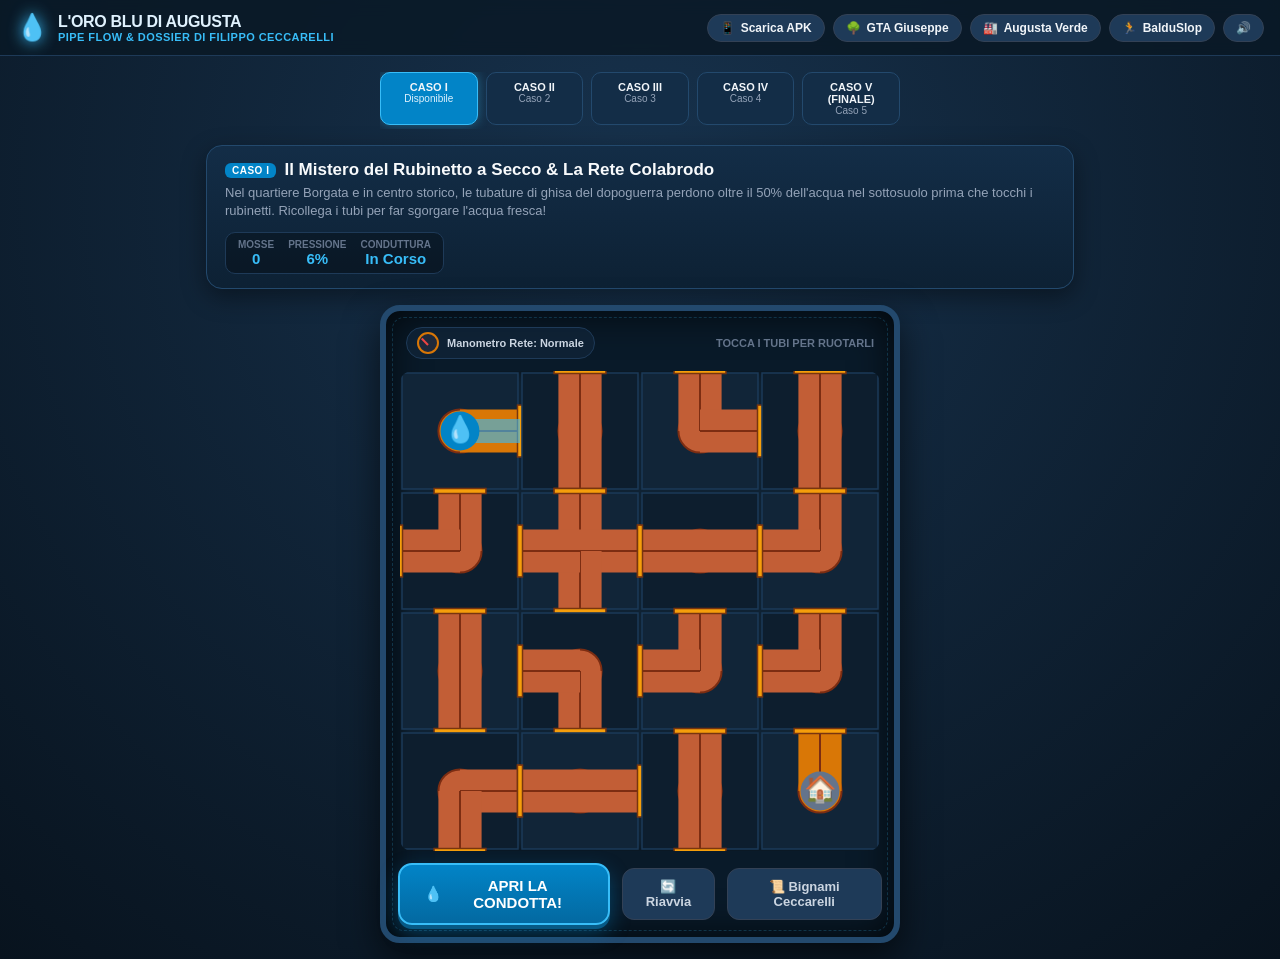
==== commit f4f2ddb2: "Fix Android APK installation, compatibility, and add official release download link" ====
--- a/acqua/index.html
+++ b/acqua/index.html
@@ -622,6 +622,9 @@
       </div>
     </div>
     <nav class="nav-links">
+      <a href="https://github.com/RobZombAI/balduslop-adventures/releases/download/v1.0.0/GTA-Giuseppe-Taglia-Alberi.apk" class="btn-nav" title="Scarica l'app Android APK ufficiale">
+        <span>📱</span> <span>Scarica APK</span>
+      </a>
       <a href="../gta/" class="btn-nav" title="Torna a GTA Giuseppe Taglia Alberi">
         <span>🌳</span> <span>GTA Giuseppe</span>
       </a>
